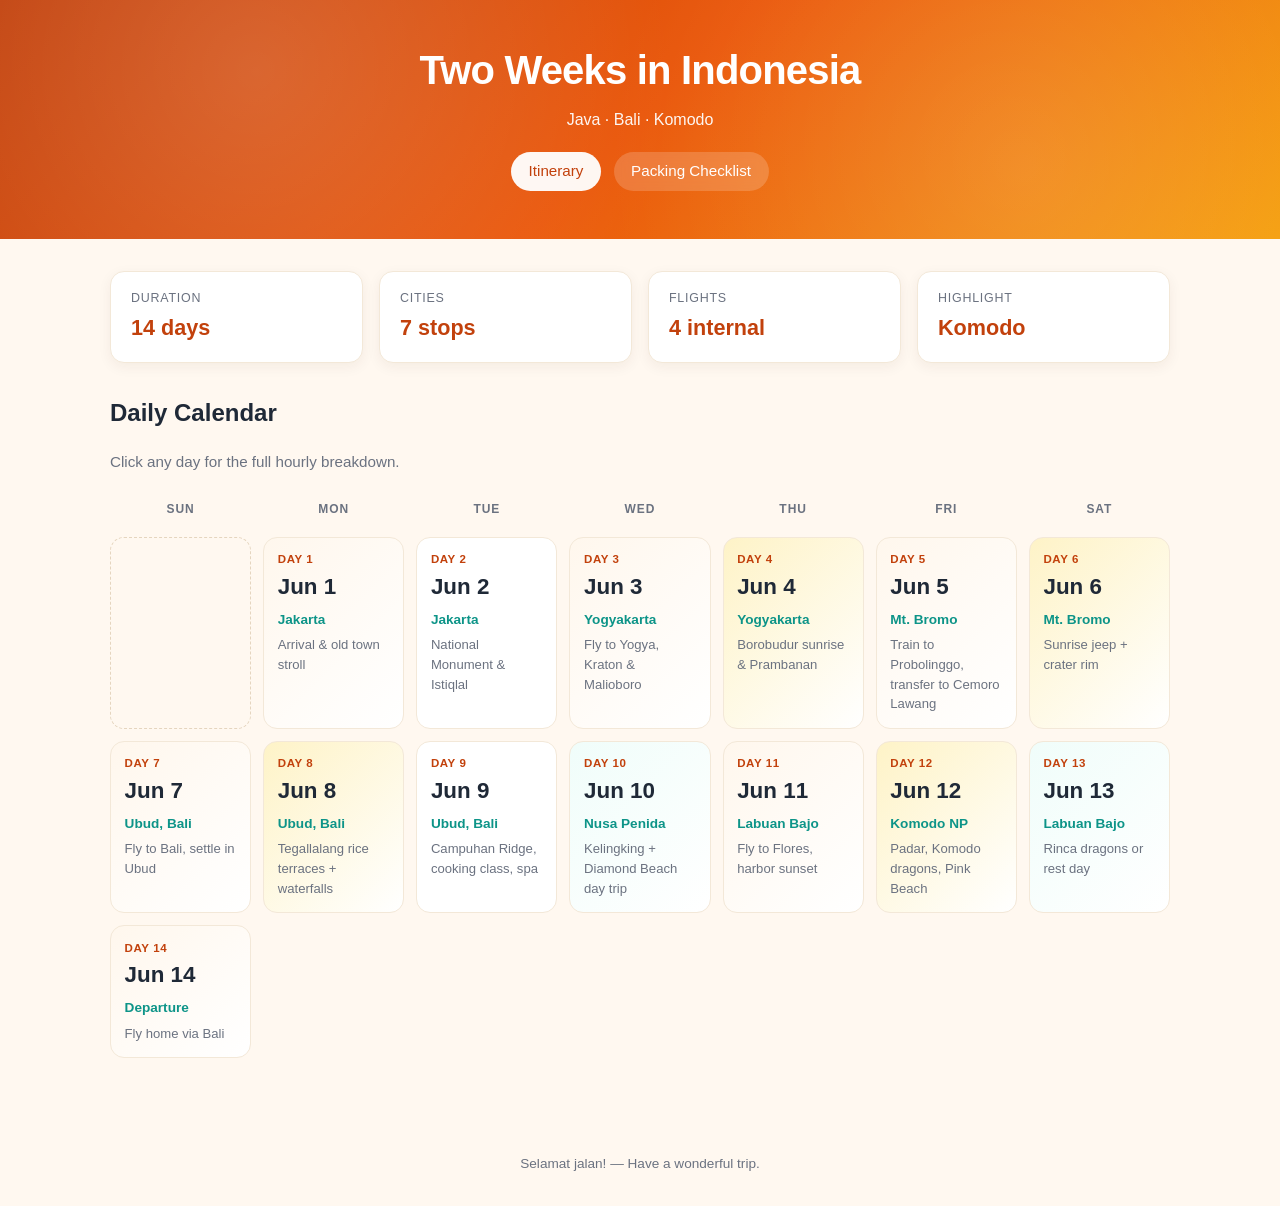
==== index.html @ 87172755 "Add files via upload" ====
<!DOCTYPE html>
<html lang="en">
<head>
  <meta charset="UTF-8">
  <meta name="viewport" content="width=device-width, initial-scale=1.0">
  <title>Indonesia — 2 Week Itinerary</title>
  <link rel="stylesheet" href="styles.css">
</head>
<body>
  <header>
    <h1>Two Weeks in Indonesia</h1>
    <p>Java &middot; Bali &middot; Komodo</p>
    <nav>
      <a href="index.html" class="active">Itinerary</a>
      <a href="checklist.html">Packing Checklist</a>
    </nav>
  </header>

  <main>
    <section class="summary">
      <div class="card"><div class="label">Duration</div><div class="value">14 days</div></div>
      <div class="card"><div class="label">Cities</div><div class="value">7 stops</div></div>
      <div class="card"><div class="label">Flights</div><div class="value">4 internal</div></div>
      <div class="card"><div class="label">Highlight</div><div class="value">Komodo</div></div>
    </section>

    <h2 class="section-title">Daily Calendar</h2>
    <p style="color: var(--muted); margin-bottom: 1.25rem; font-size: 0.95rem;">Click any day for the full hourly breakdown.</p>

    <div class="calendar" id="calendar"></div>
  </main>

  <div class="modal-backdrop" id="modal" role="dialog" aria-modal="true" aria-labelledby="modal-title">
    <div class="modal">
      <div class="modal-header">
        <button class="modal-close" id="modal-close" aria-label="Close">&times;</button>
        <div class="day-label" id="modal-day-label">Day</div>
        <h2 id="modal-title">Title</h2>
        <div class="meta" id="modal-meta">Location</div>
      </div>
      <div class="modal-body">
        <ul class="schedule" id="modal-schedule"></ul>
      </div>
    </div>
  </div>

  <footer>Selamat jalan! &mdash; Have a wonderful trip.</footer>

  <script src="itinerary.js"></script>
  <script>
    const calendar = document.getElementById("calendar");
    const modal = document.getElementById("modal");
    const modalDayLabel = document.getElementById("modal-day-label");
    const modalTitle = document.getElementById("modal-title");
    const modalMeta = document.getElementById("modal-meta");
    const modalSchedule = document.getElementById("modal-schedule");
    const modalClose = document.getElementById("modal-close");

    DAY_NAMES.forEach(n => {
      const w = document.createElement("div");
      w.className = "weekday";
      w.textContent = n;
      calendar.appendChild(w);
    });

    const firstDay = dayDate(1).getDay();
    for (let i = 0; i < firstDay; i++) {
      const empty = document.createElement("div");
      empty.className = "empty-day";
      calendar.appendChild(empty);
    }

    itinerary.forEach(d => {
      const date = dayDate(d.day);
      const btn = document.createElement("button");
      btn.className = `day ${d.type || ""}`;
      btn.innerHTML = `
        <div class="day-num">Day ${d.day}</div>
        <div class="date">${MONTH_NAMES[date.getMonth()]} ${date.getDate()}</div>
        <div class="location">${d.location}</div>
        <div class="highlight">${d.highlight}</div>
      `;
      btn.addEventListener("click", () => openDay(d));
      calendar.appendChild(btn);
    });

    function openDay(d) {
      const date = dayDate(d.day);
      modalDayLabel.textContent = `Day ${d.day} — ${formatDate(date)}`;
      modalTitle.textContent = d.location;
      modalMeta.textContent = d.highlight;
      modalSchedule.innerHTML = d.schedule.map(s => `
        <li>
          <div class="time">${s.time}</div>
          <div class="activity">
            <div class="title">${s.title}</div>
            <div class="desc">${s.desc}</div>
          </div>
        </li>
      `).join("");
      modal.classList.add("open");
      document.body.style.overflow = "hidden";
    }

    function closeModal() {
      modal.classList.remove("open");
      document.body.style.overflow = "";
    }

    modalClose.addEventListener("click", closeModal);
    modal.addEventListener("click", e => { if (e.target === modal) closeModal(); });
    document.addEventListener("keydown", e => { if (e.key === "Escape") closeModal(); });
  </script>
</body>
</html>
---- styles.css ----
:root {
  --bg: #fff8f0;
  --surface: #ffffff;
  --ink: #1f2937;
  --muted: #6b7280;
  --primary: #c2410c;
  --primary-soft: #fed7aa;
  --accent: #0d9488;
  --accent-soft: #ccfbf1;
  --border: #f3e8d8;
  --shadow: 0 4px 14px rgba(60, 30, 0, 0.06);
  --shadow-lg: 0 12px 40px rgba(60, 30, 0, 0.18);
}

* { box-sizing: border-box; margin: 0; padding: 0; }

body {
  font-family: -apple-system, BlinkMacSystemFont, "Segoe UI", Roboto, sans-serif;
  background: var(--bg);
  color: var(--ink);
  line-height: 1.5;
  min-height: 100vh;
}

header {
  background: linear-gradient(135deg, #c2410c 0%, #ea580c 50%, #f59e0b 100%);
  color: white;
  padding: 2.5rem 1.5rem 3rem;
  text-align: center;
  position: relative;
  overflow: hidden;
}

header::after {
  content: "";
  position: absolute;
  inset: 0;
  background-image: radial-gradient(circle at 20% 30%, rgba(255,255,255,0.15) 0, transparent 40%),
                    radial-gradient(circle at 80% 70%, rgba(255,255,255,0.12) 0, transparent 40%);
  pointer-events: none;
}

header h1 {
  font-size: clamp(1.8rem, 4vw, 2.5rem);
  font-weight: 700;
  letter-spacing: -0.02em;
}

header p {
  margin-top: 0.5rem;
  opacity: 0.95;
  font-size: 1rem;
}

nav {
  margin-top: 1.25rem;
  display: flex;
  justify-content: center;
  gap: 0.75rem;
  flex-wrap: wrap;
  position: relative;
  z-index: 1;
}

nav a {
  color: white;
  text-decoration: none;
  padding: 0.5rem 1.1rem;
  border-radius: 999px;
  background: rgba(255, 255, 255, 0.18);
  backdrop-filter: blur(6px);
  font-weight: 500;
  font-size: 0.95rem;
  transition: background 0.2s;
}

nav a:hover { background: rgba(255, 255, 255, 0.32); }
nav a.active { background: rgba(255, 255, 255, 0.95); color: var(--primary); }

main {
  max-width: 1100px;
  margin: 0 auto;
  padding: 2rem 1.25rem 4rem;
}

.summary {
  display: grid;
  grid-template-columns: repeat(auto-fit, minmax(180px, 1fr));
  gap: 1rem;
  margin-bottom: 2rem;
}

.summary .card {
  background: var(--surface);
  padding: 1.1rem 1.25rem;
  border-radius: 14px;
  box-shadow: var(--shadow);
  border: 1px solid var(--border);
}

.summary .card .label {
  font-size: 0.78rem;
  text-transform: uppercase;
  letter-spacing: 0.06em;
  color: var(--muted);
}

.summary .card .value {
  font-size: 1.35rem;
  font-weight: 600;
  color: var(--primary);
  margin-top: 0.25rem;
}

.section-title {
  font-size: 1.5rem;
  font-weight: 700;
  margin: 0.5rem 0 1.25rem;
  color: var(--ink);
}

.calendar {
  display: grid;
  grid-template-columns: repeat(7, 1fr);
  gap: 0.75rem;
}

.calendar .weekday {
  font-size: 0.75rem;
  font-weight: 600;
  text-transform: uppercase;
  letter-spacing: 0.08em;
  color: var(--muted);
  text-align: center;
  padding: 0.4rem 0;
}

.day {
  background: var(--surface);
  border: 1px solid var(--border);
  border-radius: 14px;
  padding: 0.85rem;
  cursor: pointer;
  transition: transform 0.15s, box-shadow 0.15s, border-color 0.15s;
  display: flex;
  flex-direction: column;
  min-height: 130px;
  text-align: left;
  font: inherit;
  color: inherit;
}

.day:hover {
  transform: translateY(-3px);
  box-shadow: var(--shadow-lg);
  border-color: var(--primary-soft);
}

.day:focus-visible {
  outline: 2px solid var(--primary);
  outline-offset: 2px;
}

.day .day-num {
  font-size: 0.72rem;
  font-weight: 600;
  color: var(--primary);
  letter-spacing: 0.05em;
  text-transform: uppercase;
}

.day .date {
  font-size: 1.4rem;
  font-weight: 700;
  margin-top: 0.1rem;
}

.day .location {
  font-size: 0.85rem;
  font-weight: 600;
  color: var(--accent);
  margin-top: 0.4rem;
}

.day .highlight {
  font-size: 0.82rem;
  color: var(--muted);
  margin-top: 0.3rem;
  flex-grow: 1;
}

.day.travel { background: linear-gradient(135deg, #fff7ed 0%, #ffffff 100%); }
.day.beach { background: linear-gradient(135deg, #f0fdfa 0%, #ffffff 100%); }
.day.adventure { background: linear-gradient(135deg, #fef3c7 0%, #ffffff 100%); }

.empty-day {
  background: transparent;
  border: 1px dashed #e5d5bf;
  border-radius: 14px;
  min-height: 130px;
}

@media (max-width: 720px) {
  .calendar { grid-template-columns: repeat(2, 1fr); gap: 0.6rem; }
  .calendar .weekday { display: none; }
  .empty-day { display: none; }
  .day { min-height: 110px; }
}

.modal-backdrop {
  position: fixed;
  inset: 0;
  background: rgba(20, 12, 0, 0.55);
  display: none;
  align-items: flex-start;
  justify-content: center;
  padding: 2rem 1rem;
  overflow-y: auto;
  z-index: 100;
  backdrop-filter: blur(4px);
}

.modal-backdrop.open { display: flex; }

.modal {
  background: var(--surface);
  border-radius: 18px;
  max-width: 640px;
  width: 100%;
  box-shadow: var(--shadow-lg);
  overflow: hidden;
  animation: pop 0.22s ease-out;
}

@keyframes pop {
  from { transform: translateY(12px) scale(0.98); opacity: 0; }
  to { transform: translateY(0) scale(1); opacity: 1; }
}

.modal-header {
  background: linear-gradient(135deg, #c2410c, #f59e0b);
  color: white;
  padding: 1.5rem 1.75rem;
  position: relative;
}

.modal-header .day-label {
  font-size: 0.8rem;
  font-weight: 600;
  text-transform: uppercase;
  letter-spacing: 0.08em;
  opacity: 0.9;
}

.modal-header h2 {
  font-size: 1.6rem;
  margin-top: 0.2rem;
  font-weight: 700;
}

.modal-header .meta {
  font-size: 0.95rem;
  margin-top: 0.4rem;
  opacity: 0.95;
}

.modal-close {
  position: absolute;
  top: 1rem;
  right: 1rem;
  background: rgba(255, 255, 255, 0.2);
  border: none;
  color: white;
  width: 34px;
  height: 34px;
  border-radius: 50%;
  font-size: 1.2rem;
  cursor: pointer;
  display: grid;
  place-items: center;
  transition: background 0.15s;
}

.modal-close:hover { background: rgba(255, 255, 255, 0.35); }

.modal-body {
  padding: 1.5rem 1.75rem 2rem;
  max-height: 60vh;
  overflow-y: auto;
}

.schedule { list-style: none; }

.schedule li {
  display: grid;
  grid-template-columns: 80px 1fr;
  gap: 1rem;
  padding: 0.85rem 0;
  border-bottom: 1px solid var(--border);
}

.schedule li:last-child { border-bottom: none; }

.schedule .time {
  font-weight: 700;
  color: var(--primary);
  font-variant-numeric: tabular-nums;
  font-size: 0.95rem;
}

.schedule .activity {
  font-size: 0.95rem;
}

.schedule .activity .title {
  font-weight: 600;
  margin-bottom: 0.15rem;
}

.schedule .activity .desc {
  color: var(--muted);
  font-size: 0.88rem;
}

.checklist-grid {
  display: grid;
  grid-template-columns: repeat(auto-fit, minmax(280px, 1fr));
  gap: 1.25rem;
}

.checklist-card {
  background: var(--surface);
  border-radius: 14px;
  padding: 1.25rem 1.4rem;
  box-shadow: var(--shadow);
  border: 1px solid var(--border);
}

.checklist-card h3 {
  font-size: 1.1rem;
  margin-bottom: 0.85rem;
  color: var(--primary);
  display: flex;
  align-items: center;
  gap: 0.5rem;
}

.checklist-card h3 .icon {
  width: 28px;
  height: 28px;
  border-radius: 8px;
  background: var(--primary-soft);
  display: grid;
  place-items: center;
  font-size: 0.95rem;
}

.checklist-card ul { list-style: none; }

.checklist-card li {
  display: flex;
  align-items: flex-start;
  gap: 0.65rem;
  padding: 0.4rem 0;
  font-size: 0.93rem;
  cursor: pointer;
  user-select: none;
}

.checklist-card input[type="checkbox"] {
  appearance: none;
  width: 18px;
  height: 18px;
  border: 2px solid #d1d5db;
  border-radius: 5px;
  flex-shrink: 0;
  margin-top: 2px;
  cursor: pointer;
  position: relative;
  transition: all 0.15s;
}

.checklist-card input[type="checkbox"]:checked {
  background: var(--accent);
  border-color: var(--accent);
}

.checklist-card input[type="checkbox"]:checked::after {
  content: "";
  position: absolute;
  left: 4px;
  top: 0px;
  width: 5px;
  height: 10px;
  border: solid white;
  border-width: 0 2px 2px 0;
  transform: rotate(45deg);
}

.checklist-card li.done span { text-decoration: line-through; color: var(--muted); }

.progress {
  background: var(--surface);
  border-radius: 14px;
  padding: 1.25rem 1.4rem;
  box-shadow: var(--shadow);
  border: 1px solid var(--border);
  margin-bottom: 1.5rem;
  display: flex;
  align-items: center;
  gap: 1rem;
}

.progress .label {
  font-weight: 600;
  white-space: nowrap;
}

.progress-bar {
  flex-grow: 1;
  background: #f3e8d8;
  height: 10px;
  border-radius: 999px;
  overflow: hidden;
}

.progress-fill {
  height: 100%;
  background: linear-gradient(90deg, var(--accent), #14b8a6);
  width: 0;
  transition: width 0.3s ease-out;
  border-radius: 999px;
}

.progress .count {
  font-variant-numeric: tabular-nums;
  font-weight: 600;
  color: var(--accent);
}

.reset-btn {
  background: transparent;
  border: 1px solid var(--border);
  color: var(--muted);
  padding: 0.45rem 0.9rem;
  border-radius: 8px;
  font: inherit;
  font-size: 0.85rem;
  cursor: pointer;
  transition: all 0.15s;
}

.reset-btn:hover { background: var(--bg); color: var(--ink); }

footer {
  text-align: center;
  padding: 2rem 1rem;
  color: var(--muted);
  font-size: 0.85rem;
}
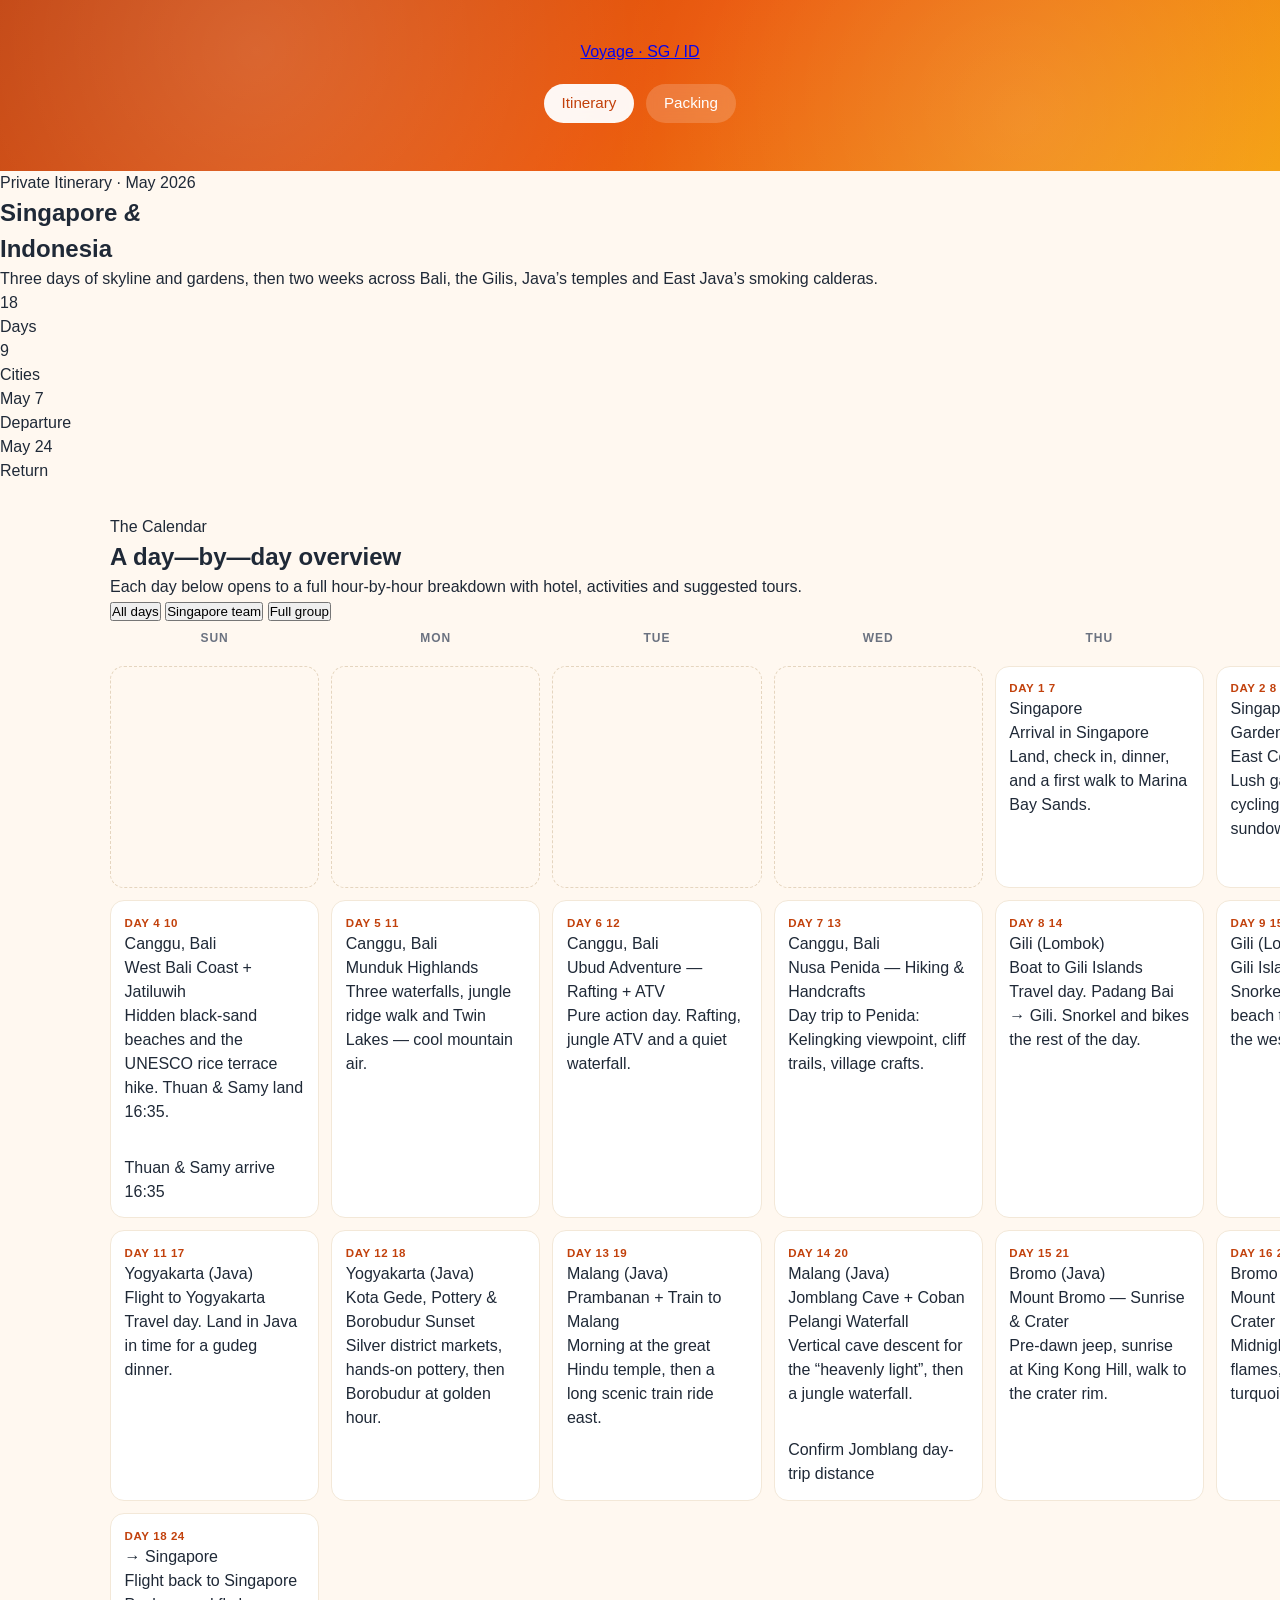
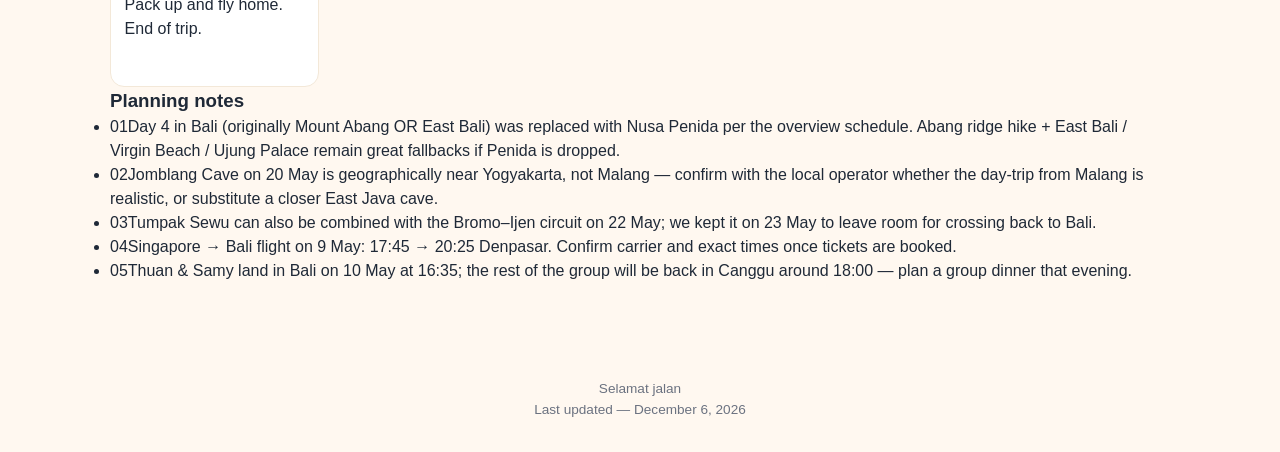
==== commit 7446cf04: "Update index.html" ====
--- a/index.html
+++ b/index.html
@@ -3,101 +3,230 @@
 <head>
   <meta charset="UTF-8">
   <meta name="viewport" content="width=device-width, initial-scale=1.0">
-  <title>Indonesia — 2 Week Itinerary</title>
+  <title>Singapore + Indonesia &middot; May 2026</title>
   <link rel="stylesheet" href="styles.css">
 </head>
 <body>
-  <header>
-    <h1>Two Weeks in Indonesia</h1>
-    <p>Java &middot; Bali &middot; Komodo</p>
+  <header class="site-header">
+    <a href="index.html" class="brand">Voyage &middot; SG / ID</a>
     <nav>
       <a href="index.html" class="active">Itinerary</a>
-      <a href="checklist.html">Packing Checklist</a>
+      <a href="checklist.html">Packing</a>
     </nav>
   </header>
 
+  <section class="hero">
+    <div class="hero-inner">
+      <span class="eyebrow">Private Itinerary &middot; May 2026</span>
+      <h1>Singapore <em>&amp;</em><br>Indonesia</h1>
+      <p class="lead">Three days of skyline and gardens, then two weeks across Bali, the Gilis, Java&rsquo;s temples and East Java&rsquo;s smoking calderas.</p>
+
+      <div class="hero-meta">
+        <div class="stat">
+          <div class="num" id="stat-days">18</div>
+          <div class="lbl">Days</div>
+        </div>
+        <div class="stat">
+          <div class="num" id="stat-cities">9</div>
+          <div class="lbl">Cities</div>
+        </div>
+        <div class="stat">
+          <div class="num" id="stat-start">May 7</div>
+          <div class="lbl">Departure</div>
+        </div>
+        <div class="stat">
+          <div class="num" id="stat-end">May 24</div>
+          <div class="lbl">Return</div>
+        </div>
+      </div>
+    </div>
+  </section>
+
   <main>
-    <section class="summary">
-      <div class="card"><div class="label">Duration</div><div class="value">14 days</div></div>
-      <div class="card"><div class="label">Cities</div><div class="value">7 stops</div></div>
-      <div class="card"><div class="label">Flights</div><div class="value">4 internal</div></div>
-      <div class="card"><div class="label">Highlight</div><div class="value">Komodo</div></div>
+    <div class="section-title-block">
+      <span class="eyebrow">The Calendar</span>
+      <h2>A day&mdash;by&mdash;day overview</h2>
+      <p class="sub">Each day below opens to a full hour-by-hour breakdown with hotel, activities and suggested tours.</p>
+    </div>
+
+    <div class="filter-bar" id="filter-bar">
+      <button class="filter-pill active" data-filter="all">All days</button>
+      <button class="filter-pill" data-filter="sg">Singapore team</button>
+      <button class="filter-pill" data-filter="group">Full group</button>
+    </div>
+
+    <div class="calendar" id="calendar"></div>
+
+    <section class="notes-section" id="notes-section">
+      <h3>Planning notes</h3>
+      <ul id="notes-list"></ul>
     </section>
-
-    <h2 class="section-title">Daily Calendar</h2>
-    <p style="color: var(--muted); margin-bottom: 1.25rem; font-size: 0.95rem;">Click any day for the full hourly breakdown.</p>
-
-    <div class="calendar" id="calendar"></div>
   </main>
 
   <div class="modal-backdrop" id="modal" role="dialog" aria-modal="true" aria-labelledby="modal-title">
     <div class="modal">
       <div class="modal-header">
         <button class="modal-close" id="modal-close" aria-label="Close">&times;</button>
-        <div class="day-label" id="modal-day-label">Day</div>
-        <h2 id="modal-title">Title</h2>
-        <div class="meta" id="modal-meta">Location</div>
+        <span class="eyebrow" id="modal-eyebrow">Day &middot; Date</span>
+        <div class="city-line" id="modal-city">City</div>
+        <h2 id="modal-title">Headline</h2>
+        <p class="modal-summary" id="modal-summary"></p>
+        <div id="modal-tag-wrap"></div>
       </div>
       <div class="modal-body">
+        <div class="modal-section-label">Hour-by-hour</div>
         <ul class="schedule" id="modal-schedule"></ul>
+        <div id="modal-hotel-wrap"></div>
+        <div id="modal-tour-wrap"></div>
       </div>
     </div>
   </div>
 
-  <footer>Selamat jalan! &mdash; Have a wonderful trip.</footer>
+  <footer>
+    <div class="footer-mark">Selamat jalan</div>
+    Last updated &mdash; <span id="updated-date"></span>
+  </footer>
 
   <script src="itinerary.js"></script>
   <script>
+    const WEEKDAYS = ["Sun", "Mon", "Tue", "Wed", "Thu", "Fri", "Sat"];
+    const MONTHS = ["Jan","Feb","Mar","Apr","May","Jun","Jul","Aug","Sep","Oct","Nov","Dec"];
+
+    function parseDate(s) {
+      const [y, m, d] = s.split("-").map(Number);
+      return new Date(y, m - 1, d);
+    }
+
+    function formatDate(s) {
+      const d = parseDate(s);
+      return `${MONTHS[d.getMonth()]} ${d.getDate()}`;
+    }
+
+    function fmtFull(s) {
+      const d = parseDate(s);
+      return `${WEEKDAYS[d.getDay()]}, ${MONTHS[d.getMonth()]} ${d.getDate()}, ${d.getFullYear()}`;
+    }
+
+    /* ----- Stats ----- */
+
+    const cities = new Set(TRIP.days.map(d => d.city.split("→")[0].split("(")[0].trim()));
+    document.getElementById("stat-days").textContent = TRIP.days.length;
+    document.getElementById("stat-cities").textContent = cities.size;
+    document.getElementById("stat-start").textContent = formatDate(TRIP.startDate);
+    document.getElementById("stat-end").textContent = formatDate(TRIP.endDate);
+
+    /* ----- Calendar ----- */
+
     const calendar = document.getElementById("calendar");
-    const modal = document.getElementById("modal");
-    const modalDayLabel = document.getElementById("modal-day-label");
-    const modalTitle = document.getElementById("modal-title");
-    const modalMeta = document.getElementById("modal-meta");
-    const modalSchedule = document.getElementById("modal-schedule");
-    const modalClose = document.getElementById("modal-close");
-
-    DAY_NAMES.forEach(n => {
+
+    WEEKDAYS.forEach(n => {
       const w = document.createElement("div");
       w.className = "weekday";
       w.textContent = n;
       calendar.appendChild(w);
     });
 
-    const firstDay = dayDate(1).getDay();
-    for (let i = 0; i < firstDay; i++) {
+    const firstDate = parseDate(TRIP.days[0].date);
+    for (let i = 0; i < firstDate.getDay(); i++) {
       const empty = document.createElement("div");
       empty.className = "empty-day";
       calendar.appendChild(empty);
     }
 
-    itinerary.forEach(d => {
-      const date = dayDate(d.day);
+    TRIP.days.forEach((d, i) => {
+      const date = parseDate(d.date);
       const btn = document.createElement("button");
-      btn.className = `day ${d.type || ""}`;
+      btn.className = `day ${d.group}`;
+      btn.dataset.group = d.group;
       btn.innerHTML = `
-        <div class="day-num">Day ${d.day}</div>
-        <div class="date">${MONTH_NAMES[date.getMonth()]} ${date.getDate()}</div>
-        <div class="location">${d.location}</div>
-        <div class="highlight">${d.highlight}</div>
+        <div class="day-top">
+          <div class="day-num">
+            <span class="ord">Day ${i + 1}</span>
+            ${date.getDate()}
+          </div>
+          <span class="group-dot" title="${d.group === 'sg' ? 'Singapore team' : 'Full group'}"></span>
+        </div>
+        <div class="city">${d.city}</div>
+        <div class="day-title">${d.headline}</div>
+        <div class="summary">${d.summary}</div>
+        ${d.tag ? `<div class="tag-flag">${d.tag}</div>` : ""}
       `;
-      btn.addEventListener("click", () => openDay(d));
+      btn.addEventListener("click", () => openDay(d, i + 1));
       calendar.appendChild(btn);
     });
 
-    function openDay(d) {
-      const date = dayDate(d.day);
-      modalDayLabel.textContent = `Day ${d.day} — ${formatDate(date)}`;
-      modalTitle.textContent = d.location;
-      modalMeta.textContent = d.highlight;
+    /* ----- Filter ----- */
+
+    document.getElementById("filter-bar").addEventListener("click", (e) => {
+      const btn = e.target.closest(".filter-pill");
+      if (!btn) return;
+      document.querySelectorAll(".filter-pill").forEach(b => b.classList.remove("active"));
+      btn.classList.add("active");
+      const f = btn.dataset.filter;
+      document.querySelectorAll(".day").forEach(card => {
+        const g = card.dataset.group;
+        let show = true;
+        if (f === "sg") show = (g === "sg");
+        else if (f === "group") show = (g === "all");
+        card.classList.toggle("dimmed", !show);
+      });
+    });
+
+    /* ----- Notes ----- */
+
+    const notesList = document.getElementById("notes-list");
+    TRIP.notes.forEach((note, i) => {
+      const li = document.createElement("li");
+      li.innerHTML = `<span class="note-num">0${i + 1}</span><span>${note}</span>`;
+      notesList.appendChild(li);
+    });
+
+    /* ----- Modal ----- */
+
+    const modal = document.getElementById("modal");
+    const modalEyebrow = document.getElementById("modal-eyebrow");
+    const modalCity = document.getElementById("modal-city");
+    const modalTitle = document.getElementById("modal-title");
+    const modalSummary = document.getElementById("modal-summary");
+    const modalTagWrap = document.getElementById("modal-tag-wrap");
+    const modalSchedule = document.getElementById("modal-schedule");
+    const modalHotelWrap = document.getElementById("modal-hotel-wrap");
+    const modalTourWrap = document.getElementById("modal-tour-wrap");
+    const modalClose = document.getElementById("modal-close");
+
+    function openDay(d, dayNum) {
+      modalEyebrow.textContent = `Day ${dayNum} · ${fmtFull(d.date)}`;
+      modalCity.textContent = d.city;
+      modalTitle.textContent = d.headline;
+      modalSummary.textContent = d.summary || "";
+
+      modalTagWrap.innerHTML = d.tag ? `<span class="modal-tag">${d.tag}</span>` : "";
+
       modalSchedule.innerHTML = d.schedule.map(s => `
         <li>
           <div class="time">${s.time}</div>
-          <div class="activity">
-            <div class="title">${s.title}</div>
-            <div class="desc">${s.desc}</div>
+          <div class="activity-content">
+            <div class="activity-text">${s.activity}</div>
+            ${s.location ? `<div class="activity-loc">${s.location}</div>` : ""}
           </div>
         </li>
       `).join("");
+
+      if (d.hotel && d.hotel.name && d.hotel.name !== "—") {
+        modalHotelWrap.innerHTML = `
+          <div class="modal-info-block">
+            <div class="label">Where you sleep</div>
+            <div class="name">${d.hotel.name}</div>
+            <div class="area">${d.hotel.area || ""}</div>
+            ${d.hotel.note ? `<div class="note">${d.hotel.note}</div>` : ""}
+          </div>
+        `;
+      } else {
+        modalHotelWrap.innerHTML = "";
+      }
+
+      modalTourWrap.innerHTML = d.tour ? `<div class="modal-tour">${d.tour}</div>` : "";
+
       modal.classList.add("open");
       document.body.style.overflow = "hidden";
     }
@@ -110,6 +239,9 @@
     modalClose.addEventListener("click", closeModal);
     modal.addEventListener("click", e => { if (e.target === modal) closeModal(); });
     document.addEventListener("keydown", e => { if (e.key === "Escape") closeModal(); });
+
+    /* ----- Footer date ----- */
+    document.getElementById("updated-date").textContent = new Date().toLocaleDateString("en-US", { year: "numeric", month: "long", day: "numeric" });
   </script>
 </body>
 </html>
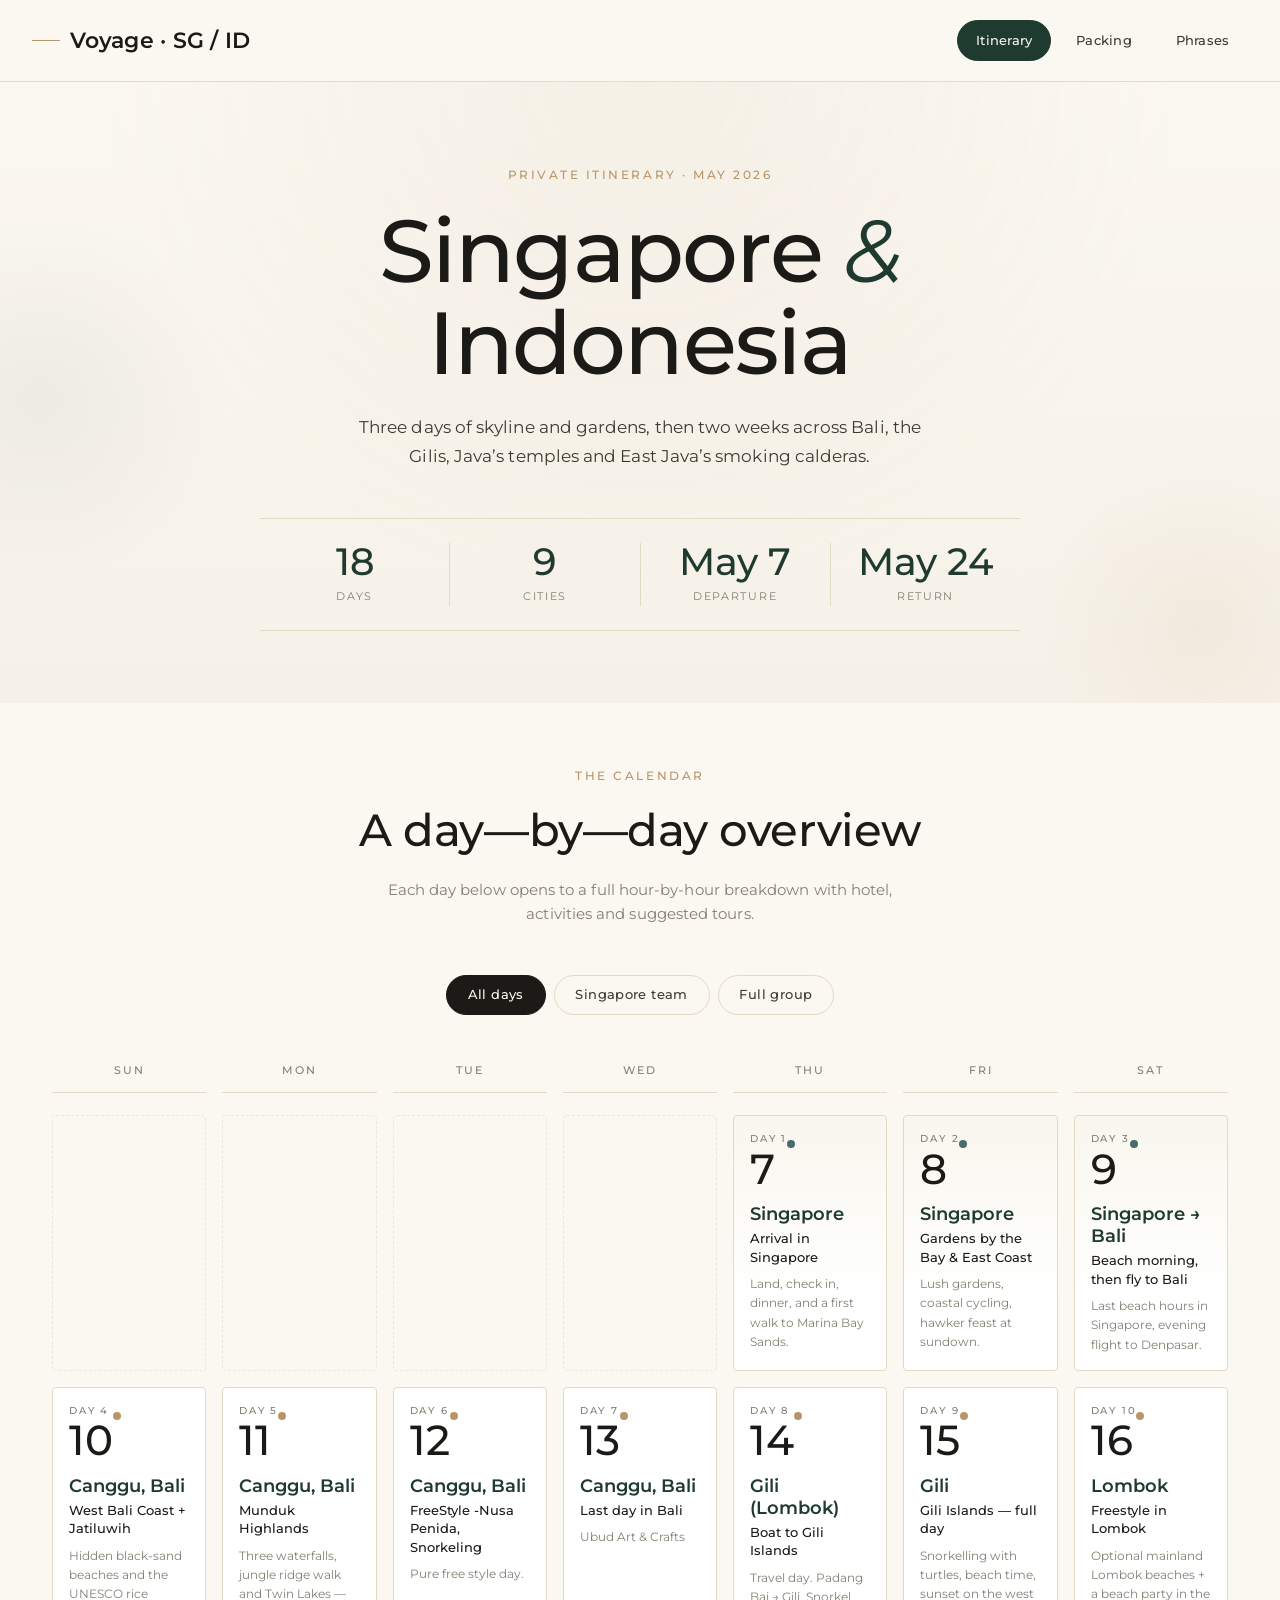
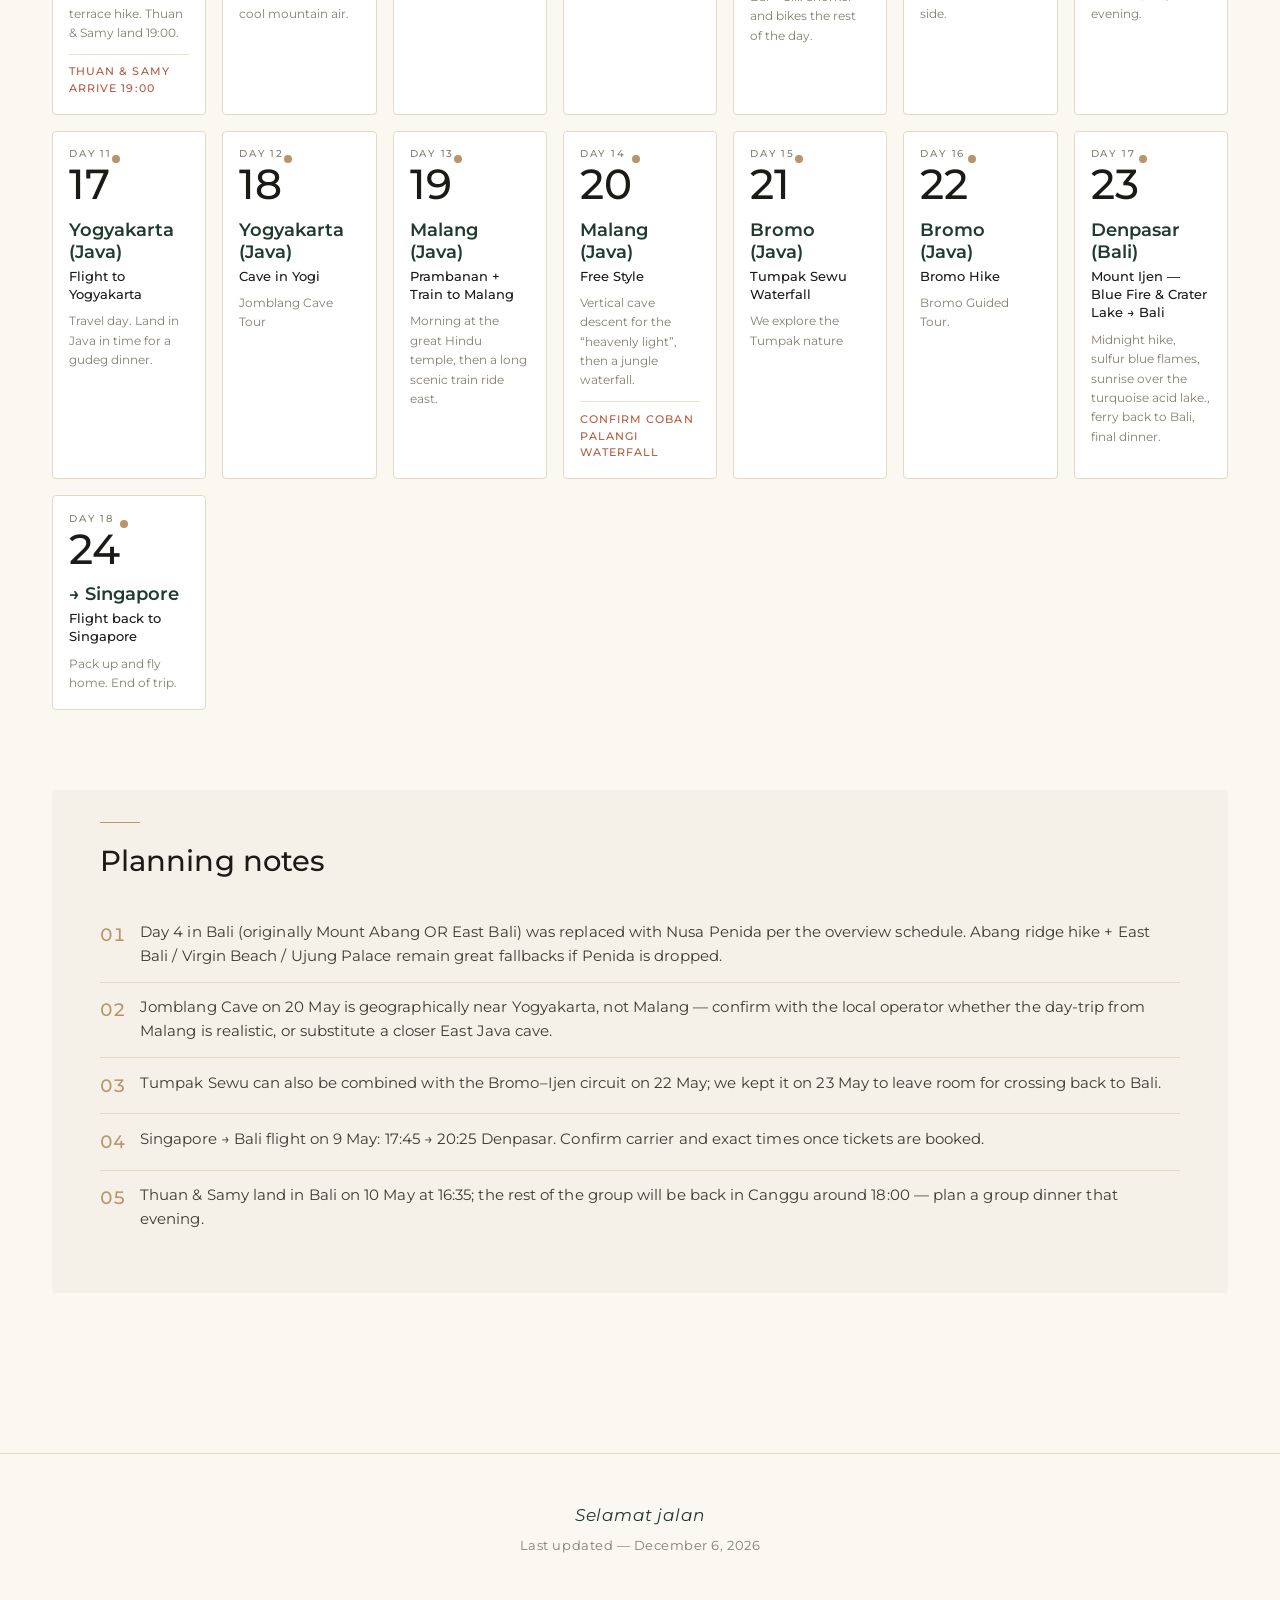
==== commit faa02967: "Add facts section to modal for each travel day" ====
--- a/index.html
+++ b/index.html
@@ -12,6 +12,7 @@
     <nav>
       <a href="index.html" class="active">Itinerary</a>
       <a href="checklist.html">Packing</a>
+      <a href="phrases.html">Phrases</a>
     </nav>
   </header>
 
@@ -76,6 +77,7 @@
       <div class="modal-body">
         <div class="modal-section-label">Hour-by-hour</div>
         <ul class="schedule" id="modal-schedule"></ul>
+        <div id="modal-facts-wrap"></div>
         <div id="modal-hotel-wrap"></div>
         <div id="modal-tour-wrap"></div>
       </div>
@@ -190,9 +192,120 @@
     const modalSummary = document.getElementById("modal-summary");
     const modalTagWrap = document.getElementById("modal-tag-wrap");
     const modalSchedule = document.getElementById("modal-schedule");
+    const modalFactsWrap = document.getElementById("modal-facts-wrap");
     const modalHotelWrap = document.getElementById("modal-hotel-wrap");
     const modalTourWrap = document.getElementById("modal-tour-wrap");
     const modalClose = document.getElementById("modal-close");
+
+    /* ----- Per-day highlight facts ----- */
+    const DAY_FACTS = {
+      0:  { title: "Marina Bay & the Lion City", facts: [
+            "Marina Bay Sands' rooftop SkyPark holds the world's largest infinity pool — 150m up.",
+            "Singapore is one of only three remaining city-states (with Monaco and Vatican City).",
+            "The Merlion (lion-fish hybrid) is the city's official mascot — designed in 1964."
+          ] },
+      1:  { title: "Gardens by the Bay", facts: [
+            "The Supertrees are 25–50m vertical gardens with solar PV cells that light up at night.",
+            "The two cooled biomes house 1.5 million plants — built entirely on reclaimed land.",
+            "East Coast Park stretches 15km along reclaimed coastline — Singapore's longest beach."
+          ] },
+      2:  { title: "Bali — Island of the Gods", facts: [
+            "Sentosa was once called \"Pulau Belakang Mati\" — Island of Death from Behind.",
+            "Bali is nicknamed \"Pulau Dewata\" — the Island of the Gods — for its 20,000+ temples.",
+            "Canggu was rice fields fifteen years ago; today it's Bali's surf-and-coffee capital."
+          ] },
+      3:  { title: "Jatiluwih Subak", facts: [
+            "The rice terraces use the 1,000-year-old Subak system — UNESCO-listed cooperative water democracy.",
+            "Subak is rooted in Tri Hita Karana — the Balinese philosophy of harmony with God, people, and nature.",
+            "West Bali's black sand comes from volcanic basalt eroded by Indian Ocean swells."
+          ] },
+      4:  { title: "Munduk Highlands", facts: [
+            "Munduk sits at 800m and was a Dutch coffee retreat in the 1920s — colonial bungalows still stand.",
+            "The Twin Lakes (Buyan and Tamblingan) sit inside the caldera of an extinct volcano.",
+            "Locals consider Lake Tamblingan sacred — only canoes are allowed, no motorboats."
+          ] },
+      5:  { title: "Nusa Penida & Bali Reefs", facts: [
+            "Kelingking Beach is shaped like a T-Rex head — locals call it \"Pulau Bali Kecil\" (little Bali).",
+            "Nusa Penida means \"Priest Island\" — Balinese visit to neutralize negative spirits.",
+            "Bali sits inside the Coral Triangle — 600+ reef-building coral species, more than the entire Caribbean."
+          ] },
+      6:  { title: "Ubud — Bali's Cultural Heart", facts: [
+            "\"Ubud\" comes from \"ubad\", Old Balinese for medicine — the town grew around jungle-herb healers.",
+            "The Ubud royal family still lives in Puri Saren, the 19th-century palace at the town's centre.",
+            "Each nearby village specialises in one craft — Celuk for silver, Mas for woodcarving, Batuan for painting."
+          ] },
+      7:  { title: "The Gili Islands", facts: [
+            "\"Gili\" means \"small island\" in Sasak — so \"Gili Island\" is technically redundant.",
+            "All three Gilis ban motor vehicles — only cidomo (horse cart) and bicycles are allowed.",
+            "Gili Trawangan is the largest, only ~3km long — you can walk around it in two hours."
+          ] },
+      8:  { title: "Underwater Gili", facts: [
+            "Gili Meno's underwater statue garden (\"Nest\") has 48 life-size figures forming a 30m circle.",
+            "Green sea turtles feed in Gili waters year-round — the islands run a hatchery for newborns.",
+            "Reef visibility regularly hits 25m — among the best in all of Indonesia."
+          ] },
+      9:  { title: "Lombok", facts: [
+            "Selong Belanak's white sand is technically parrotfish poop — coral processed through their gut.",
+            "Lombok is predominantly Muslim (Sasak) — more conservative than Hindu Bali.",
+            "Mount Rinjani (3,726m) is Indonesia's second-highest volcano — visible from most beaches."
+          ] },
+      10: { title: "Yogyakarta — Jogja", facts: [
+            "Yogyakarta is the only Indonesian city still ruled by a sultan — Hamengkubuwono X.",
+            "Locals call it \"Jogja\" (pronounced Joh-jah) — the capital of Javanese culture and batik.",
+            "Gudeg (jackfruit stew) simmers for 8 hours — Jogja's nickname is \"Kota Gudeg\"."
+          ] },
+      11: { title: "Jomblang Cave", facts: [
+            "The \"heavenly light\" beam appears 10am–noon when sun pierces a 60m vertical sinkhole.",
+            "You rappel down on ropes — there's no other way in, the descent takes about 10 minutes.",
+            "Part of Gunung Sewu Geopark — a 33,000 km² limestone karst landscape, UNESCO-listed."
+          ] },
+      12: { title: "Prambanan & the Java train", facts: [
+            "Prambanan's three main spires honor Brahma, Vishnu and Shiva — the Hindu Trimurti.",
+            "Built ~50 years after Borobudur, showing Hindu-Buddhist coexistence on the same plain.",
+            "The train ride passes Mount Merapi — Indonesia's most active volcano, erupting roughly every 4 years."
+          ] },
+      13: { title: "Malang & Coban Pelangi", facts: [
+            "Coban Pelangi means \"rainbow waterfall\" — afternoon mist refracts into a permanent rainbow on sunny days.",
+            "The 30m falls are fed by glacier melt from Mount Semeru, Java's highest active volcano (3,676m).",
+            "Malang sits at ~440m elevation — a Dutch colonial mountain retreat founded in 1914."
+          ] },
+      14: { title: "Tumpak Sewu", facts: [
+            "\"Tumpak Sewu\" means \"a thousand waterfalls\" — a 120m amphitheatre fed by Mount Semeru's glacier melt.",
+            "The base of the falls is reached via a vertical bamboo-ladder descent through the canyon.",
+            "Goa Tetes (\"Dripping Cave\") nearby has limestone walls that grow new stalactites every year."
+          ] },
+      15: { title: "Mount Bromo", facts: [
+            "The Tenggerese — a Hindu enclave in Muslim Java — throw offerings into the crater each year (Yadnya Kasada).",
+            "\"Bromo\" derives from \"Brahma\" — the Hindu creator god.",
+            "The Sea of Sand is a 10km-wide caldera; Bromo itself is the smaller smoking cone inside it."
+          ] },
+      16: { title: "Mount Ijen Blue Fire & ferry to Bali", facts: [
+            "The blue fire is sulfuric gas combusting at ~600°C — visible only between 2am and dawn.",
+            "Miners haul 70–90kg sulfur baskets up the 700m crater wall, twice a day, for ~$15.",
+            "The Ijen crater lake is the world's largest acidic lake — pH 0.5, more corrosive than battery acid."
+          ] },
+      17: { title: "Flight home", facts: [
+            "Bali's Ngurah Rai Airport handles 25M+ passengers a year — Indonesia's second-busiest.",
+            "The runway sits on reclaimed land jutting into the Indian Ocean — postcard landings either way.",
+            "Flight time Denpasar → Singapore is ~2h 40m, brushing the equator on the way north."
+          ] },
+    };
+
+    function buildFacts(dayIdx) {
+      const f = DAY_FACTS[dayIdx];
+      if (!f) return "";
+      return `
+        <div class="modal-section-label">Did you know?</div>
+        <div class="day-facts">
+          <div class="day-facts-content">
+            <h4>${f.title}</h4>
+            <ul>
+              ${f.facts.map(x => `<li>${x}</li>`).join("")}
+            </ul>
+          </div>
+        </div>
+      `;
+    }
 
     function openDay(d, dayNum) {
       modalEyebrow.textContent = `Day ${dayNum} · ${fmtFull(d.date)}`;
@@ -211,6 +324,8 @@
           </div>
         </li>
       `).join("");
+
+      modalFactsWrap.innerHTML = buildFacts(dayNum - 1);
 
       if (d.hotel && d.hotel.name && d.hotel.name !== "—") {
         modalHotelWrap.innerHTML = `
@@ -232,6 +347,7 @@
     }
 
     function closeModal() {
+      modalFactsWrap.innerHTML = "";
       modal.classList.remove("open");
       document.body.style.overflow = "";
     }
--- a/styles.css
+++ b/styles.css
@@ -1,358 +1,864 @@
+@import url('https://fonts.googleapis.com/css2?family=Montserrat:wght@300;400;500;600;700&display=swap');
+
 :root {
-  --bg: #fff8f0;
-  --surface: #ffffff;
-  --ink: #1f2937;
-  --muted: #6b7280;
-  --primary: #c2410c;
-  --primary-soft: #fed7aa;
-  --accent: #0d9488;
-  --accent-soft: #ccfbf1;
-  --border: #f3e8d8;
-  --shadow: 0 4px 14px rgba(60, 30, 0, 0.06);
-  --shadow-lg: 0 12px 40px rgba(60, 30, 0, 0.18);
+  --cream: #f6f1e8;
+  --cream-deep: #efe7d6;
+  --paper: #fbf8f1;
+  --ivory: #ffffff;
+  --ink: #1c1a17;
+  --ink-soft: #3d3a34;
+  --muted: #847f72;
+  --line: #e3dac6;
+  --forest: #1f3a2e;
+  --forest-deep: #14271f;
+  --gold: #b8956a;
+  --gold-soft: #d9bf94;
+  --gold-pale: #ebe1ce;
+  --terracotta: #b25c3e;
+  --teal: #486b6b;
+  --shadow-sm: 0 2px 8px rgba(28, 26, 23, 0.04);
+  --shadow: 0 6px 24px rgba(28, 26, 23, 0.07);
+  --shadow-lg: 0 30px 80px rgba(28, 26, 23, 0.18);
 }
 
 * { box-sizing: border-box; margin: 0; padding: 0; }
 
+html { scroll-behavior: smooth; }
+
 body {
-  font-family: -apple-system, BlinkMacSystemFont, "Segoe UI", Roboto, sans-serif;
-  background: var(--bg);
-  color: var(--ink);
-  line-height: 1.5;
+  font-family: 'Montserrat', 'Segoe UI', sans-serif;
+  background: var(--paper);
+  color: var(--ink);
+  line-height: 1.6;
+  font-weight: 400;
+  font-size: 15px;
+  letter-spacing: 0.005em;
   min-height: 100vh;
 }
 
-header {
-  background: linear-gradient(135deg, #c2410c 0%, #ea580c 50%, #f59e0b 100%);
-  color: white;
-  padding: 2.5rem 1.5rem 3rem;
+.serif { font-family: 'Montserrat', 'Segoe UI', sans-serif; font-weight: 500; letter-spacing: -0.005em; }
+
+.eyebrow {
+  font-family: 'Montserrat', 'Segoe UI', sans-serif;
+  font-size: 0.72rem;
+  font-weight: 500;
+  text-transform: uppercase;
+  letter-spacing: 0.22em;
+  color: var(--gold);
+}
+
+/* ============== HEADER / HERO ============== */
+
+.site-header {
+  background: var(--paper);
+  border-bottom: 1px solid var(--line);
+  padding: 1.25rem 2rem;
+  display: flex;
+  align-items: center;
+  justify-content: space-between;
+  position: sticky;
+  top: 0;
+  z-index: 50;
+  backdrop-filter: blur(10px);
+  background: rgba(251, 248, 241, 0.92);
+}
+
+.brand {
+  font-family: 'Montserrat', 'Segoe UI', sans-serif;
+  font-size: 1.4rem;
+  font-weight: 600;
+  letter-spacing: 0.01em;
+  color: var(--ink);
+  text-decoration: none;
+  display: flex;
+  align-items: center;
+  gap: 0.6rem;
+}
+
+.brand::before {
+  content: "";
+  width: 28px; height: 1px;
+  background: var(--gold);
+}
+
+nav {
+  display: flex;
+  gap: 0.4rem;
+  align-items: center;
+}
+
+nav a {
+  color: var(--ink-soft);
+  text-decoration: none;
+  padding: 0.55rem 1.1rem;
+  border-radius: 999px;
+  font-size: 0.84rem;
+  font-weight: 500;
+  letter-spacing: 0.02em;
+  transition: all 0.2s;
+  border: 1px solid transparent;
+}
+
+nav a:hover { background: var(--cream-deep); color: var(--ink); }
+nav a.active { background: var(--forest); color: var(--paper); border-color: var(--forest); }
+
+.hero {
+  padding: 5rem 2rem 4.5rem;
   text-align: center;
+  background:
+    radial-gradient(ellipse at top, rgba(184, 149, 106, 0.08) 0%, transparent 60%),
+    linear-gradient(180deg, var(--paper) 0%, var(--cream) 100%);
   position: relative;
   overflow: hidden;
 }
 
-header::after {
+.hero::before, .hero::after {
   content: "";
   position: absolute;
-  inset: 0;
-  background-image: radial-gradient(circle at 20% 30%, rgba(255,255,255,0.15) 0, transparent 40%),
-                    radial-gradient(circle at 80% 70%, rgba(255,255,255,0.12) 0, transparent 40%);
   pointer-events: none;
 }
 
-header h1 {
-  font-size: clamp(1.8rem, 4vw, 2.5rem);
-  font-weight: 700;
+.hero::before {
+  top: 20%; left: -150px;
+  width: 380px; height: 380px;
+  background: radial-gradient(circle, rgba(31, 58, 46, 0.05) 0%, transparent 70%);
+}
+
+.hero::after {
+  bottom: -80px; right: -80px;
+  width: 320px; height: 320px;
+  background: radial-gradient(circle, rgba(184, 149, 106, 0.09) 0%, transparent 70%);
+}
+
+.hero-inner { max-width: 980px; margin: 0 auto; position: relative; z-index: 1; }
+
+.hero .eyebrow { display: inline-block; margin-bottom: 1.25rem; }
+
+.hero h1 {
+  font-family: 'Montserrat', 'Segoe UI', sans-serif;
+  font-size: clamp(3rem, 7vw, 5.5rem);
+  font-weight: 500;
+  line-height: 1.05;
+  color: var(--ink);
   letter-spacing: -0.02em;
 }
 
-header p {
-  margin-top: 0.5rem;
-  opacity: 0.95;
-  font-size: 1rem;
-}
-
-nav {
-  margin-top: 1.25rem;
+.hero h1 em {
+  font-style: italic;
+  color: var(--forest);
+  font-weight: 400;
+}
+
+.hero .lead {
+  margin-top: 1.5rem;
+  font-size: 1.05rem;
+  color: var(--ink-soft);
+  max-width: 580px;
+  margin-left: auto;
+  margin-right: auto;
+  line-height: 1.7;
+}
+
+.hero-meta {
+  margin-top: 3rem;
   display: flex;
   justify-content: center;
-  gap: 0.75rem;
+  gap: 0;
   flex-wrap: wrap;
-  position: relative;
-  z-index: 1;
-}
-
-nav a {
-  color: white;
-  text-decoration: none;
-  padding: 0.5rem 1.1rem;
+  border-top: 1px solid var(--line);
+  border-bottom: 1px solid var(--line);
+  padding: 1.5rem 0;
+  max-width: 760px;
+  margin-left: auto;
+  margin-right: auto;
+}
+
+.hero-meta .stat {
+  flex: 1;
+  min-width: 140px;
+  padding: 0 1rem;
+  border-right: 1px solid var(--line);
+}
+
+.hero-meta .stat:last-child { border-right: none; }
+
+.hero-meta .num {
+  font-family: 'Montserrat', 'Segoe UI', sans-serif;
+  font-size: 2.4rem;
+  font-weight: 500;
+  color: var(--forest);
+  line-height: 1;
+  margin-bottom: 0.4rem;
+}
+
+.hero-meta .lbl {
+  font-size: 0.7rem;
+  text-transform: uppercase;
+  letter-spacing: 0.15em;
+  color: var(--muted);
+}
+
+/* ============== MAIN ============== */
+
+main { max-width: 1240px; margin: 0 auto; padding: 4rem 2rem 5rem; }
+
+.section-title-block {
+  text-align: center;
+  margin-bottom: 3rem;
+}
+
+.section-title-block .eyebrow { display: block; margin-bottom: 0.6rem; }
+
+.section-title-block h2 {
+  font-family: 'Montserrat', 'Segoe UI', sans-serif;
+  font-size: clamp(2rem, 4vw, 2.8rem);
+  font-weight: 500;
+  letter-spacing: -0.01em;
+  color: var(--ink);
+}
+
+.section-title-block .sub {
+  margin-top: 0.7rem;
+  color: var(--muted);
+  font-size: 0.95rem;
+  max-width: 540px;
+  margin-left: auto;
+  margin-right: auto;
+}
+
+/* ---- Filter pills ---- */
+
+.filter-bar {
+  display: flex;
+  justify-content: center;
+  gap: 0.5rem;
+  margin-bottom: 2.5rem;
+  flex-wrap: wrap;
+}
+
+.filter-pill {
+  background: transparent;
+  border: 1px solid var(--line);
+  padding: 0.55rem 1.3rem;
   border-radius: 999px;
-  background: rgba(255, 255, 255, 0.18);
-  backdrop-filter: blur(6px);
-  font-weight: 500;
-  font-size: 0.95rem;
-  transition: background 0.2s;
-}
-
-nav a:hover { background: rgba(255, 255, 255, 0.32); }
-nav a.active { background: rgba(255, 255, 255, 0.95); color: var(--primary); }
-
-main {
-  max-width: 1100px;
-  margin: 0 auto;
-  padding: 2rem 1.25rem 4rem;
-}
-
-.summary {
-  display: grid;
-  grid-template-columns: repeat(auto-fit, minmax(180px, 1fr));
-  gap: 1rem;
-  margin-bottom: 2rem;
-}
-
-.summary .card {
-  background: var(--surface);
-  padding: 1.1rem 1.25rem;
-  border-radius: 14px;
-  box-shadow: var(--shadow);
-  border: 1px solid var(--border);
-}
-
-.summary .card .label {
-  font-size: 0.78rem;
-  text-transform: uppercase;
-  letter-spacing: 0.06em;
-  color: var(--muted);
-}
-
-.summary .card .value {
-  font-size: 1.35rem;
-  font-weight: 600;
-  color: var(--primary);
-  margin-top: 0.25rem;
-}
-
-.section-title {
-  font-size: 1.5rem;
-  font-weight: 700;
-  margin: 0.5rem 0 1.25rem;
-  color: var(--ink);
-}
+  font: inherit;
+  font-size: 0.83rem;
+  font-weight: 500;
+  letter-spacing: 0.03em;
+  color: var(--ink-soft);
+  cursor: pointer;
+  transition: all 0.18s;
+}
+
+.filter-pill:hover { border-color: var(--gold); color: var(--ink); }
+.filter-pill.active { background: var(--ink); border-color: var(--ink); color: var(--paper); }
+
+/* ---- Calendar ---- */
 
 .calendar {
   display: grid;
   grid-template-columns: repeat(7, 1fr);
-  gap: 0.75rem;
+  gap: 1rem;
 }
 
 .calendar .weekday {
-  font-size: 0.75rem;
-  font-weight: 600;
+  font-family: 'Montserrat', 'Segoe UI', sans-serif;
+  font-size: 0.68rem;
+  font-weight: 500;
+  letter-spacing: 0.18em;
   text-transform: uppercase;
-  letter-spacing: 0.08em;
   color: var(--muted);
   text-align: center;
-  padding: 0.4rem 0;
+  padding: 0.4rem 0 0.8rem;
+  border-bottom: 1px solid var(--line);
+  margin-bottom: 0.4rem;
 }
 
 .day {
-  background: var(--surface);
-  border: 1px solid var(--border);
-  border-radius: 14px;
-  padding: 0.85rem;
+  background: var(--ivory);
+  border: 1px solid var(--line);
+  border-radius: 4px;
+  padding: 1.1rem 1rem 1rem;
   cursor: pointer;
-  transition: transform 0.15s, box-shadow 0.15s, border-color 0.15s;
+  transition: all 0.25s ease;
   display: flex;
   flex-direction: column;
-  min-height: 130px;
+  min-height: 195px;
   text-align: left;
   font: inherit;
   color: inherit;
+  position: relative;
+  overflow: hidden;
+}
+
+.day::before {
+  content: "";
+  position: absolute;
+  top: 0; left: 0;
+  width: 100%; height: 3px;
+  background: var(--gold);
+  transform: scaleX(0);
+  transform-origin: left;
+  transition: transform 0.3s ease;
 }
 
 .day:hover {
-  transform: translateY(-3px);
+  transform: translateY(-4px);
   box-shadow: var(--shadow-lg);
-  border-color: var(--primary-soft);
-}
+  border-color: var(--gold-soft);
+}
+
+.day:hover::before { transform: scaleX(1); }
 
 .day:focus-visible {
-  outline: 2px solid var(--primary);
-  outline-offset: 2px;
+  outline: 2px solid var(--gold);
+  outline-offset: 3px;
+}
+
+.day .day-top {
+  display: flex;
+  justify-content: space-between;
+  align-items: flex-start;
+  margin-bottom: 0.8rem;
 }
 
 .day .day-num {
-  font-size: 0.72rem;
+  font-family: 'Montserrat', 'Segoe UI', sans-serif;
+  font-size: 2.6rem;
+  font-weight: 500;
+  line-height: 1;
+  color: var(--ink);
+}
+
+.day .day-num .ord {
+  display: block;
+  font-family: 'Montserrat', 'Segoe UI', sans-serif;
+  font-size: 0.62rem;
+  font-weight: 500;
+  letter-spacing: 0.18em;
+  text-transform: uppercase;
+  color: var(--muted);
+  margin-bottom: 0.3rem;
+}
+
+.day .group-dot {
+  width: 8px; height: 8px;
+  border-radius: 50%;
+  background: var(--gold);
+  margin-top: 6px;
+}
+
+.day.sg .group-dot { background: var(--teal); }
+
+.day .city {
+  font-family: 'Montserrat', 'Segoe UI', sans-serif;
+  font-size: 1.15rem;
   font-weight: 600;
-  color: var(--primary);
-  letter-spacing: 0.05em;
+  color: var(--forest);
+  margin-bottom: 0.25rem;
+  line-height: 1.2;
+}
+
+.day .day-title {
+  font-size: 0.82rem;
+  font-weight: 500;
+  color: var(--ink);
+  margin-bottom: 0.5rem;
+  line-height: 1.4;
+}
+
+.day .summary {
+  font-size: 0.78rem;
+  color: var(--muted);
+  line-height: 1.55;
+  flex-grow: 1;
+}
+
+.day .tag-flag {
+  margin-top: 0.7rem;
+  display: inline-block;
+  font-size: 0.66rem;
   text-transform: uppercase;
-}
-
-.day .date {
-  font-size: 1.4rem;
-  font-weight: 700;
-  margin-top: 0.1rem;
-}
-
-.day .location {
-  font-size: 0.85rem;
-  font-weight: 600;
-  color: var(--accent);
-  margin-top: 0.4rem;
-}
-
-.day .highlight {
-  font-size: 0.82rem;
-  color: var(--muted);
-  margin-top: 0.3rem;
-  flex-grow: 1;
-}
-
-.day.travel { background: linear-gradient(135deg, #fff7ed 0%, #ffffff 100%); }
-.day.beach { background: linear-gradient(135deg, #f0fdfa 0%, #ffffff 100%); }
-.day.adventure { background: linear-gradient(135deg, #fef3c7 0%, #ffffff 100%); }
+  letter-spacing: 0.1em;
+  color: var(--terracotta);
+  border-top: 1px solid var(--gold-pale);
+  padding-top: 0.6rem;
+  font-weight: 500;
+}
+
+.day.sg { background: linear-gradient(180deg, #f8f6ed 0%, var(--ivory) 70%); }
+
+.day.dimmed {
+  opacity: 0.32;
+  pointer-events: none;
+}
 
 .empty-day {
   background: transparent;
-  border: 1px dashed #e5d5bf;
-  border-radius: 14px;
-  min-height: 130px;
-}
-
-@media (max-width: 720px) {
-  .calendar { grid-template-columns: repeat(2, 1fr); gap: 0.6rem; }
+  border: 1px dashed var(--line);
+  border-radius: 4px;
+  min-height: 195px;
+  opacity: 0.5;
+}
+
+@media (max-width: 1000px) {
+  .calendar { grid-template-columns: repeat(4, 1fr); }
   .calendar .weekday { display: none; }
   .empty-day { display: none; }
-  .day { min-height: 110px; }
-}
+}
+
+@media (max-width: 720px) {
+  .calendar { grid-template-columns: repeat(2, 1fr); gap: 0.8rem; }
+  .day { min-height: 170px; padding: 0.9rem; }
+  .day .day-num { font-size: 2rem; }
+  main { padding: 2.5rem 1.25rem 3rem; }
+  .hero { padding: 3rem 1.5rem 3rem; }
+  .site-header { padding: 1rem 1.25rem; }
+  .hero-meta { padding: 1rem 0; }
+  .hero-meta .stat { padding: 0.5rem; }
+  .hero-meta .num { font-size: 1.8rem; }
+}
+
+/* ---- Notes section ---- */
+
+.notes-section {
+  margin-top: 5rem;
+  background: var(--cream);
+  border-radius: 4px;
+  padding: 3rem;
+  position: relative;
+}
+
+.notes-section::before {
+  content: "";
+  position: absolute;
+  top: 2rem; left: 3rem;
+  width: 40px; height: 1px;
+  background: var(--gold);
+}
+
+.notes-section h3 {
+  font-family: 'Montserrat', 'Segoe UI', sans-serif;
+  font-size: 1.8rem;
+  font-weight: 500;
+  margin-bottom: 1.5rem;
+  color: var(--ink);
+}
+
+.notes-section ul { list-style: none; }
+
+.notes-section li {
+  display: grid;
+  grid-template-columns: 24px 1fr;
+  gap: 1rem;
+  padding: 0.85rem 0;
+  border-bottom: 1px solid var(--line);
+  font-size: 0.92rem;
+  color: var(--ink-soft);
+  line-height: 1.6;
+}
+
+.notes-section li:last-child { border-bottom: none; }
+
+.notes-section .note-num {
+  font-family: 'Montserrat', 'Segoe UI', sans-serif;
+  font-size: 1.1rem;
+  font-weight: 500;
+  color: var(--gold);
+  font-variant-numeric: tabular-nums;
+}
+
+@media (max-width: 720px) {
+  .notes-section { padding: 2rem 1.25rem; margin-top: 3rem; }
+  .notes-section::before { left: 1.25rem; }
+}
+
+/* ============== MODAL ============== */
 
 .modal-backdrop {
   position: fixed;
   inset: 0;
-  background: rgba(20, 12, 0, 0.55);
+  background: rgba(20, 17, 12, 0.45);
   display: none;
   align-items: flex-start;
   justify-content: center;
-  padding: 2rem 1rem;
+  padding: 3rem 1rem;
   overflow-y: auto;
   z-index: 100;
-  backdrop-filter: blur(4px);
+  backdrop-filter: blur(8px);
 }
 
 .modal-backdrop.open { display: flex; }
 
 .modal {
-  background: var(--surface);
-  border-radius: 18px;
-  max-width: 640px;
+  background: var(--paper);
+  border-radius: 4px;
+  max-width: 720px;
   width: 100%;
   box-shadow: var(--shadow-lg);
   overflow: hidden;
-  animation: pop 0.22s ease-out;
-}
-
-@keyframes pop {
-  from { transform: translateY(12px) scale(0.98); opacity: 0; }
-  to { transform: translateY(0) scale(1); opacity: 1; }
+  animation: rise 0.32s cubic-bezier(0.16, 1, 0.3, 1);
+}
+
+@keyframes rise {
+  from { transform: translateY(20px); opacity: 0; }
+  to { transform: translateY(0); opacity: 1; }
 }
 
 .modal-header {
-  background: linear-gradient(135deg, #c2410c, #f59e0b);
-  color: white;
-  padding: 1.5rem 1.75rem;
+  background: var(--forest);
+  color: var(--paper);
+  padding: 2.5rem 2.5rem 2rem;
   position: relative;
-}
-
-.modal-header .day-label {
-  font-size: 0.8rem;
-  font-weight: 600;
+  overflow: hidden;
+}
+
+.modal-header::after {
+  content: "";
+  position: absolute;
+  top: -50%; right: -10%;
+  width: 320px; height: 320px;
+  background: radial-gradient(circle, rgba(184, 149, 106, 0.18) 0%, transparent 70%);
+  pointer-events: none;
+}
+
+.modal-header .eyebrow { color: var(--gold-soft); position: relative; z-index: 1; }
+.modal-header .eyebrow::after { content: ""; }
+
+.modal-header .meta-row {
+  display: flex;
+  gap: 1.5rem;
+  align-items: center;
+  margin-bottom: 0.6rem;
+  position: relative;
+  z-index: 1;
+}
+
+.modal-header h2 {
+  font-family: 'Montserrat', 'Segoe UI', sans-serif;
+  font-size: 2.4rem;
+  font-weight: 500;
+  line-height: 1.1;
+  letter-spacing: -0.01em;
+  margin-top: 0.6rem;
+  margin-bottom: 0.4rem;
+  position: relative;
+  z-index: 1;
+}
+
+.modal-header .city-line {
+  font-family: 'Montserrat', 'Segoe UI', sans-serif;
+  font-style: italic;
+  font-size: 1.15rem;
+  font-weight: 400;
+  color: var(--gold-soft);
+  margin-bottom: 1rem;
+  position: relative;
+  z-index: 1;
+}
+
+.modal-header .modal-summary {
+  font-size: 0.95rem;
+  line-height: 1.7;
+  color: rgba(246, 241, 232, 0.88);
+  max-width: 560px;
+  position: relative;
+  z-index: 1;
+}
+
+.modal-header .modal-tag {
+  display: inline-block;
+  margin-top: 1.2rem;
+  font-size: 0.7rem;
   text-transform: uppercase;
-  letter-spacing: 0.08em;
-  opacity: 0.9;
-}
-
-.modal-header h2 {
-  font-size: 1.6rem;
-  margin-top: 0.2rem;
-  font-weight: 700;
-}
-
-.modal-header .meta {
-  font-size: 0.95rem;
-  margin-top: 0.4rem;
-  opacity: 0.95;
+  letter-spacing: 0.12em;
+  background: rgba(184, 149, 106, 0.25);
+  color: var(--gold-soft);
+  padding: 0.4rem 0.85rem;
+  border-radius: 999px;
+  border: 1px solid rgba(217, 191, 148, 0.4);
+  position: relative;
+  z-index: 1;
 }
 
 .modal-close {
   position: absolute;
-  top: 1rem;
-  right: 1rem;
-  background: rgba(255, 255, 255, 0.2);
-  border: none;
-  color: white;
-  width: 34px;
-  height: 34px;
+  top: 1.4rem;
+  right: 1.4rem;
+  background: rgba(246, 241, 232, 0.1);
+  border: 1px solid rgba(246, 241, 232, 0.25);
+  color: var(--paper);
+  width: 36px;
+  height: 36px;
   border-radius: 50%;
-  font-size: 1.2rem;
+  font-size: 1.1rem;
   cursor: pointer;
   display: grid;
   place-items: center;
-  transition: background 0.15s;
-}
-
-.modal-close:hover { background: rgba(255, 255, 255, 0.35); }
+  transition: all 0.2s;
+  z-index: 2;
+}
+
+.modal-close:hover {
+  background: var(--gold);
+  border-color: var(--gold);
+  color: var(--forest-deep);
+}
 
 .modal-body {
-  padding: 1.5rem 1.75rem 2rem;
-  max-height: 60vh;
+  padding: 2rem 2.5rem 2.5rem;
+  max-height: 56vh;
   overflow-y: auto;
+}
+
+.modal-section-label {
+  font-size: 0.68rem;
+  font-weight: 500;
+  letter-spacing: 0.22em;
+  text-transform: uppercase;
+  color: var(--gold);
+  margin-bottom: 1rem;
+  display: flex;
+  align-items: center;
+  gap: 0.7rem;
+}
+
+.modal-section-label::after {
+  content: "";
+  height: 1px;
+  flex: 1;
+  background: var(--line);
 }
 
 .schedule { list-style: none; }
 
 .schedule li {
   display: grid;
-  grid-template-columns: 80px 1fr;
-  gap: 1rem;
-  padding: 0.85rem 0;
-  border-bottom: 1px solid var(--border);
+  grid-template-columns: 110px 1fr;
+  gap: 1.5rem;
+  padding: 1rem 0;
+  border-bottom: 1px solid var(--line);
 }
 
 .schedule li:last-child { border-bottom: none; }
 
 .schedule .time {
-  font-weight: 700;
-  color: var(--primary);
+  font-family: 'Montserrat', 'Segoe UI', sans-serif;
+  font-weight: 600;
+  color: var(--forest);
+  font-size: 1rem;
   font-variant-numeric: tabular-nums;
-  font-size: 0.95rem;
-}
-
-.schedule .activity {
-  font-size: 0.95rem;
-}
-
-.schedule .activity .title {
+  letter-spacing: 0.01em;
+}
+
+.schedule .activity-content { font-size: 0.92rem; line-height: 1.6; }
+
+.schedule .activity-text {
+  color: var(--ink);
+  font-weight: 500;
+  margin-bottom: 0.2rem;
+}
+
+.schedule .activity-loc {
+  color: var(--muted);
+  font-size: 0.82rem;
+  font-style: italic;
+}
+
+/* ---- Day facts (post-schedule highlight) ---- */
+
+#modal-facts-wrap .modal-section-label { margin-top: 2rem; }
+
+.day-facts {
+  background: var(--cream);
+  border-left: 2px solid var(--gold);
+  border-radius: 0 4px 4px 0;
+  padding: 1.1rem 1.3rem;
+}
+
+.day-facts-content h4 {
+  font-family: 'Montserrat', 'Segoe UI', sans-serif;
+  font-size: 1.05rem;
   font-weight: 600;
-  margin-bottom: 0.15rem;
-}
-
-.schedule .activity .desc {
-  color: var(--muted);
-  font-size: 0.88rem;
-}
+  color: var(--forest);
+  margin-bottom: 0.7rem;
+  letter-spacing: 0.005em;
+}
+
+.day-facts-content ul {
+  list-style: none;
+  padding: 0;
+  margin: 0;
+}
+
+.day-facts-content li {
+  position: relative;
+  padding-left: 1.1rem;
+  font-size: 0.85rem;
+  line-height: 1.55;
+  color: var(--ink-soft);
+  margin-bottom: 0.55rem;
+}
+
+.day-facts-content li:last-child { margin-bottom: 0; }
+
+.day-facts-content li::before {
+  content: "";
+  position: absolute;
+  left: 0;
+  top: 0.65rem;
+  width: 6px;
+  height: 1px;
+  background: var(--gold);
+}
+
+.modal-info-block {
+  background: var(--cream);
+  border-left: 2px solid var(--gold);
+  padding: 1.1rem 1.3rem;
+  margin-top: 2rem;
+  border-radius: 0 4px 4px 0;
+}
+
+.modal-info-block .label {
+  font-size: 0.66rem;
+  text-transform: uppercase;
+  letter-spacing: 0.18em;
+  color: var(--muted);
+  margin-bottom: 0.45rem;
+  font-weight: 500;
+}
+
+.modal-info-block .name {
+  font-family: 'Montserrat', 'Segoe UI', sans-serif;
+  font-size: 1.2rem;
+  font-weight: 600;
+  color: var(--ink);
+  margin-bottom: 0.25rem;
+}
+
+.modal-info-block .area { font-size: 0.85rem; color: var(--ink-soft); }
+.modal-info-block .note { font-size: 0.8rem; color: var(--muted); margin-top: 0.4rem; font-style: italic; }
+
+.modal-tour {
+  margin-top: 1.5rem;
+  font-size: 0.85rem;
+  color: var(--muted);
+  font-style: italic;
+  padding-left: 1rem;
+  border-left: 2px solid var(--gold-pale);
+}
+
+@media (max-width: 720px) {
+  .modal-backdrop { padding: 1rem 0.6rem; }
+  .modal-header { padding: 1.6rem 1.4rem 1.4rem; }
+  .modal-header h2 { font-size: 1.7rem; }
+  .modal-body { padding: 1.4rem; }
+  .schedule li { grid-template-columns: 80px 1fr; gap: 0.8rem; }
+}
+
+/* ============== CHECKLIST PAGE ============== */
+
+.progress {
+  background: var(--ivory);
+  border: 1px solid var(--line);
+  border-radius: 4px;
+  padding: 1.5rem 1.8rem;
+  box-shadow: var(--shadow-sm);
+  margin-bottom: 2rem;
+  display: flex;
+  align-items: center;
+  gap: 1.25rem;
+  flex-wrap: wrap;
+}
+
+.progress .label {
+  font-family: 'Montserrat', 'Segoe UI', sans-serif;
+  font-weight: 600;
+  font-size: 1.05rem;
+  white-space: nowrap;
+  color: var(--ink);
+}
+
+.progress-bar {
+  flex-grow: 1;
+  background: var(--cream);
+  height: 6px;
+  border-radius: 999px;
+  overflow: hidden;
+  min-width: 180px;
+}
+
+.progress-fill {
+  height: 100%;
+  background: linear-gradient(90deg, var(--gold), var(--gold-soft));
+  width: 0;
+  transition: width 0.4s ease-out;
+}
+
+.progress .count {
+  font-family: 'Montserrat', 'Segoe UI', sans-serif;
+  font-size: 1.1rem;
+  font-variant-numeric: tabular-nums;
+  font-weight: 600;
+  color: var(--forest);
+  white-space: nowrap;
+}
+
+.reset-btn {
+  background: transparent;
+  border: 1px solid var(--line);
+  color: var(--muted);
+  padding: 0.5rem 1rem;
+  border-radius: 999px;
+  font: inherit;
+  font-size: 0.8rem;
+  font-weight: 500;
+  letter-spacing: 0.04em;
+  cursor: pointer;
+  transition: all 0.18s;
+}
+
+.reset-btn:hover { background: var(--cream); color: var(--ink); border-color: var(--gold); }
 
 .checklist-grid {
   display: grid;
-  grid-template-columns: repeat(auto-fit, minmax(280px, 1fr));
-  gap: 1.25rem;
+  grid-template-columns: repeat(auto-fit, minmax(300px, 1fr));
+  gap: 1.5rem;
 }
 
 .checklist-card {
-  background: var(--surface);
-  border-radius: 14px;
-  padding: 1.25rem 1.4rem;
-  box-shadow: var(--shadow);
-  border: 1px solid var(--border);
-}
+  background: var(--ivory);
+  border: 1px solid var(--line);
+  border-radius: 4px;
+  padding: 1.6rem 1.7rem;
+  box-shadow: var(--shadow-sm);
+  transition: box-shadow 0.2s;
+}
+
+.checklist-card:hover { box-shadow: var(--shadow); }
 
 .checklist-card h3 {
-  font-size: 1.1rem;
-  margin-bottom: 0.85rem;
-  color: var(--primary);
+  font-family: 'Montserrat', 'Segoe UI', sans-serif;
+  font-size: 1.35rem;
+  font-weight: 600;
+  margin-bottom: 1.2rem;
+  color: var(--ink);
   display: flex;
   align-items: center;
-  gap: 0.5rem;
+  gap: 0.7rem;
+  padding-bottom: 0.8rem;
+  border-bottom: 1px solid var(--line);
 }
 
 .checklist-card h3 .icon {
-  width: 28px;
-  height: 28px;
-  border-radius: 8px;
-  background: var(--primary-soft);
+  width: 32px; height: 32px;
+  border-radius: 50%;
+  background: var(--cream);
+  border: 1px solid var(--gold-pale);
   display: grid;
   place-items: center;
-  font-size: 0.95rem;
+  font-size: 1rem;
 }
 
 .checklist-card ul { list-style: none; }
@@ -360,101 +866,217 @@
 .checklist-card li {
   display: flex;
   align-items: flex-start;
-  gap: 0.65rem;
-  padding: 0.4rem 0;
-  font-size: 0.93rem;
+  gap: 0.7rem;
+  padding: 0.5rem 0;
+  font-size: 0.9rem;
   cursor: pointer;
   user-select: none;
+  color: var(--ink-soft);
 }
 
 .checklist-card input[type="checkbox"] {
   appearance: none;
   width: 18px;
   height: 18px;
-  border: 2px solid #d1d5db;
-  border-radius: 5px;
+  border: 1.5px solid var(--gold-soft);
+  border-radius: 3px;
   flex-shrink: 0;
-  margin-top: 2px;
+  margin-top: 3px;
   cursor: pointer;
   position: relative;
   transition: all 0.15s;
+  background: var(--paper);
 }
 
 .checklist-card input[type="checkbox"]:checked {
-  background: var(--accent);
-  border-color: var(--accent);
+  background: var(--forest);
+  border-color: var(--forest);
 }
 
 .checklist-card input[type="checkbox"]:checked::after {
   content: "";
   position: absolute;
-  left: 4px;
-  top: 0px;
-  width: 5px;
-  height: 10px;
-  border: solid white;
-  border-width: 0 2px 2px 0;
+  left: 4px; top: 0px;
+  width: 5px; height: 10px;
+  border: solid var(--gold-soft);
+  border-width: 0 1.8px 1.8px 0;
   transform: rotate(45deg);
 }
 
 .checklist-card li.done span { text-decoration: line-through; color: var(--muted); }
 
-.progress {
-  background: var(--surface);
-  border-radius: 14px;
-  padding: 1.25rem 1.4rem;
-  box-shadow: var(--shadow);
-  border: 1px solid var(--border);
-  margin-bottom: 1.5rem;
+/* ============== PHRASES PAGE ============== */
+
+.pron-grid {
+  display: grid;
+  grid-template-columns: repeat(auto-fit, minmax(180px, 1fr));
+  gap: 0.7rem;
+  margin-bottom: 3rem;
+}
+
+.pron-card {
+  background: var(--ivory);
+  border: 1px solid var(--line);
+  border-radius: 4px;
+  padding: 0.85rem 1rem;
   display: flex;
   align-items: center;
-  gap: 1rem;
-}
-
-.progress .label {
+  gap: 0.85rem;
+}
+
+.pron-card .letter {
+  font-family: 'Montserrat', 'Segoe UI', sans-serif;
+  font-size: 1.3rem;
   font-weight: 600;
-  white-space: nowrap;
-}
-
-.progress-bar {
-  flex-grow: 1;
-  background: #f3e8d8;
-  height: 10px;
+  color: var(--forest);
+  min-width: 32px;
+  text-align: center;
+  border-right: 1px solid var(--gold-pale);
+  padding-right: 0.85rem;
+}
+
+.pron-card .say {
+  font-size: 0.82rem;
+  color: var(--ink-soft);
+  line-height: 1.45;
+}
+
+.pron-card .say em {
+  font-style: italic;
+  color: var(--terracotta);
+  font-weight: 500;
+}
+
+.phrase-search {
+  max-width: 480px;
+  margin: 0 auto 2.5rem;
+}
+
+.phrase-search input {
+  width: 100%;
+  padding: 0.85rem 1.2rem;
+  border: 1px solid var(--line);
   border-radius: 999px;
-  overflow: hidden;
-}
-
-.progress-fill {
-  height: 100%;
-  background: linear-gradient(90deg, var(--accent), #14b8a6);
-  width: 0;
-  transition: width 0.3s ease-out;
-  border-radius: 999px;
-}
-
-.progress .count {
-  font-variant-numeric: tabular-nums;
+  background: var(--ivory);
+  font: inherit;
+  font-size: 0.92rem;
+  color: var(--ink);
+  transition: border-color 0.2s, box-shadow 0.2s;
+}
+
+.phrase-search input:focus {
+  outline: none;
+  border-color: var(--gold);
+  box-shadow: 0 0 0 4px rgba(184, 149, 106, 0.12);
+}
+
+.phrase-grid {
+  display: grid;
+  grid-template-columns: repeat(auto-fit, minmax(420px, 1fr));
+  gap: 1.5rem;
+}
+
+.phrase-card {
+  background: var(--ivory);
+  border: 1px solid var(--line);
+  border-radius: 4px;
+  padding: 1.6rem 1.7rem;
+  box-shadow: var(--shadow-sm);
+  transition: box-shadow 0.2s;
+}
+
+.phrase-card:hover { box-shadow: var(--shadow); }
+
+.phrase-card h3 {
+  font-family: 'Montserrat', 'Segoe UI', sans-serif;
+  font-size: 1.3rem;
   font-weight: 600;
-  color: var(--accent);
-}
-
-.reset-btn {
-  background: transparent;
-  border: 1px solid var(--border);
-  color: var(--muted);
-  padding: 0.45rem 0.9rem;
-  border-radius: 8px;
-  font: inherit;
-  font-size: 0.85rem;
-  cursor: pointer;
-  transition: all 0.15s;
-}
-
-.reset-btn:hover { background: var(--bg); color: var(--ink); }
+  margin-bottom: 1.1rem;
+  color: var(--ink);
+  display: flex;
+  align-items: center;
+  gap: 0.7rem;
+  padding-bottom: 0.8rem;
+  border-bottom: 1px solid var(--line);
+}
+
+.phrase-card h3 .icon {
+  width: 32px; height: 32px;
+  border-radius: 50%;
+  background: var(--cream);
+  border: 1px solid var(--gold-pale);
+  display: grid;
+  place-items: center;
+  font-size: 1rem;
+}
+
+.phrase-table {
+  width: 100%;
+  border-collapse: collapse;
+  font-size: 0.88rem;
+}
+
+.phrase-table thead th {
+  font-family: 'Montserrat', 'Segoe UI', sans-serif;
+  font-size: 0.65rem;
+  font-weight: 500;
+  letter-spacing: 0.18em;
+  text-transform: uppercase;
+  color: var(--muted);
+  text-align: left;
+  padding: 0.5rem 0.6rem;
+  border-bottom: 1px solid var(--line);
+}
+
+.phrase-table tbody td {
+  padding: 0.7rem 0.6rem;
+  border-bottom: 1px solid var(--gold-pale);
+  vertical-align: top;
+}
+
+.phrase-table tbody tr:last-child td { border-bottom: none; }
+
+.phrase-table .en {
+  color: var(--ink-soft);
+  width: 38%;
+}
+
+.phrase-table .id {
+  font-weight: 600;
+  color: var(--forest);
+  font-size: 0.95rem;
+}
+
+.phrase-table .say {
+  font-style: italic;
+  color: var(--muted);
+  font-size: 0.78rem;
+  letter-spacing: 0.01em;
+}
+
+@media (max-width: 720px) {
+  .phrase-grid { grid-template-columns: 1fr; }
+  .phrase-card { padding: 1.2rem 1.1rem; }
+  .phrase-table { font-size: 0.82rem; }
+  .phrase-table .say-col { display: none; }
+  .phrase-table .en { width: 45%; }
+}
 
 footer {
   text-align: center;
-  padding: 2rem 1rem;
-  color: var(--muted);
-  font-size: 0.85rem;
-}
+  padding: 3rem 1rem 4rem;
+  color: var(--muted);
+  font-size: 0.82rem;
+  letter-spacing: 0.04em;
+  border-top: 1px solid var(--line);
+  margin-top: 5rem;
+  background: var(--paper);
+}
+
+footer .footer-mark {
+  font-family: 'Montserrat', 'Segoe UI', sans-serif;
+  font-style: italic;
+  font-size: 1.05rem;
+  color: var(--forest);
+  margin-bottom: 0.4rem;
+}
